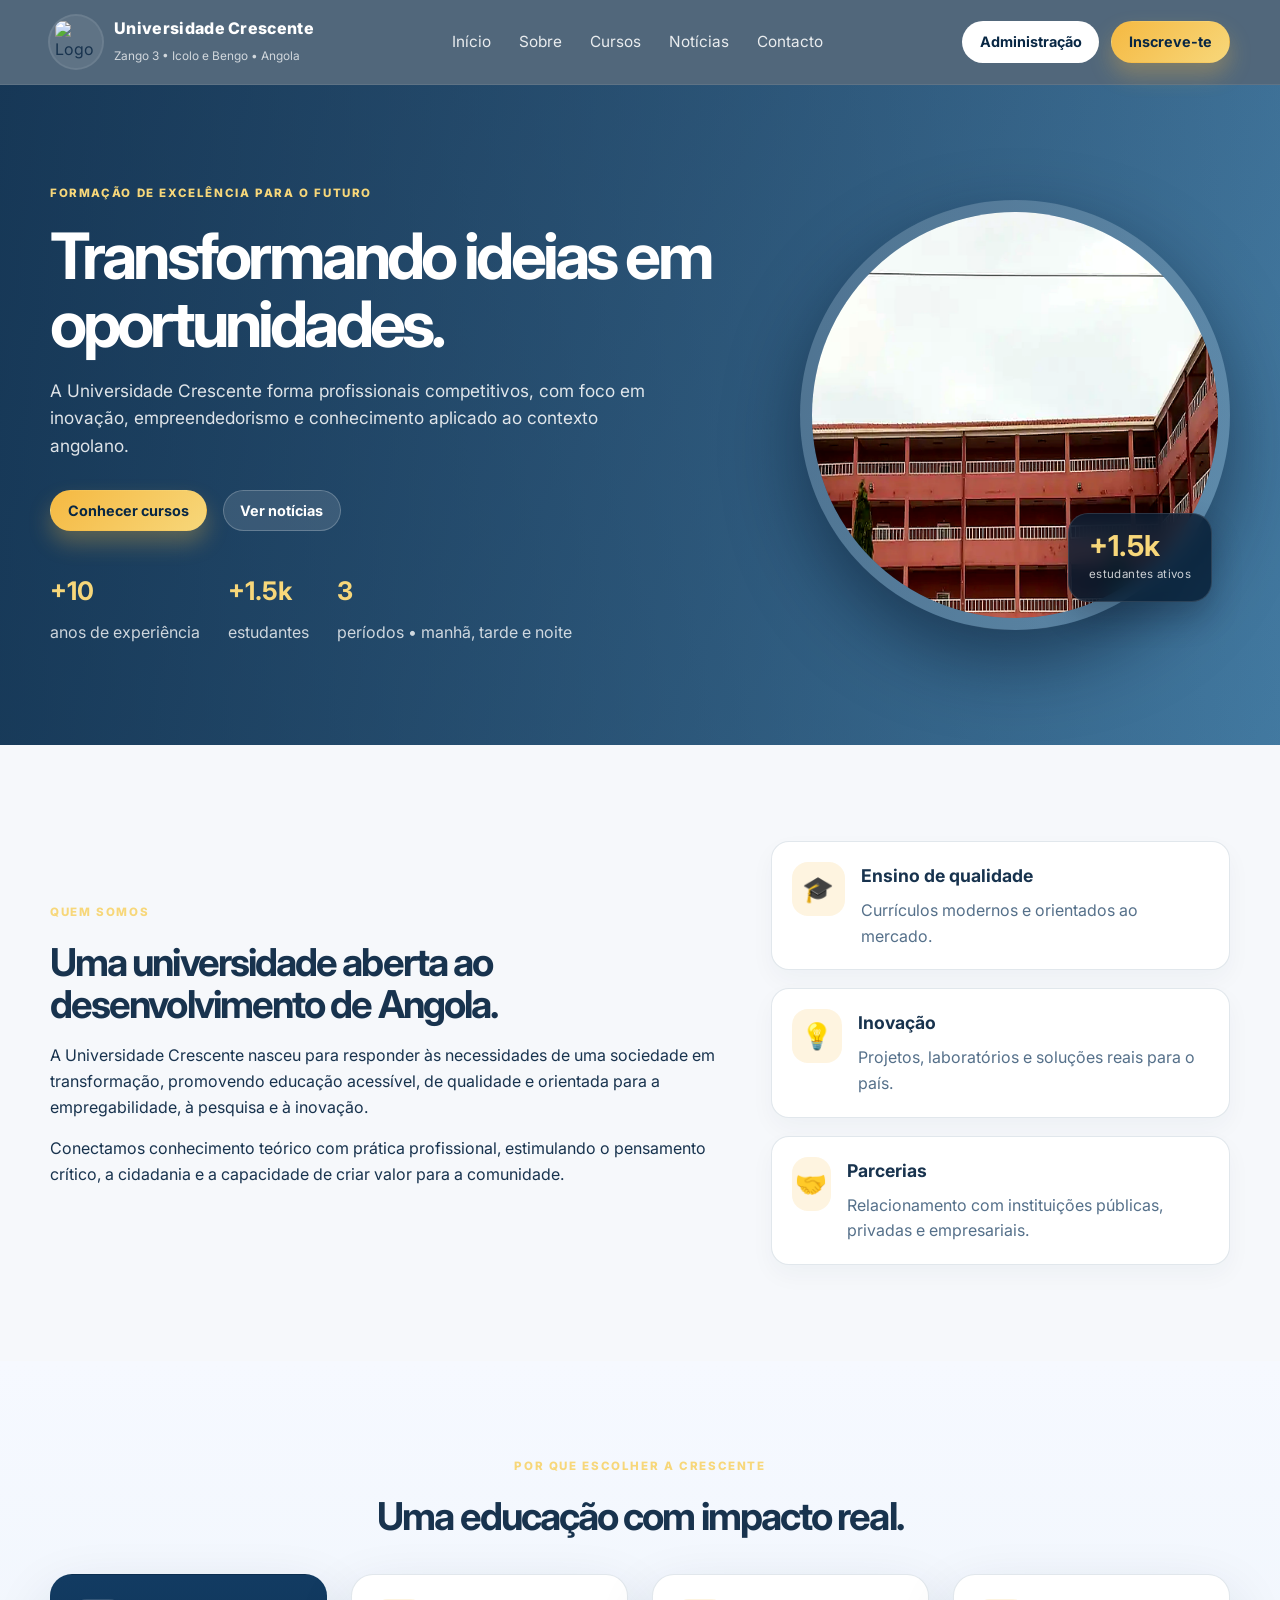
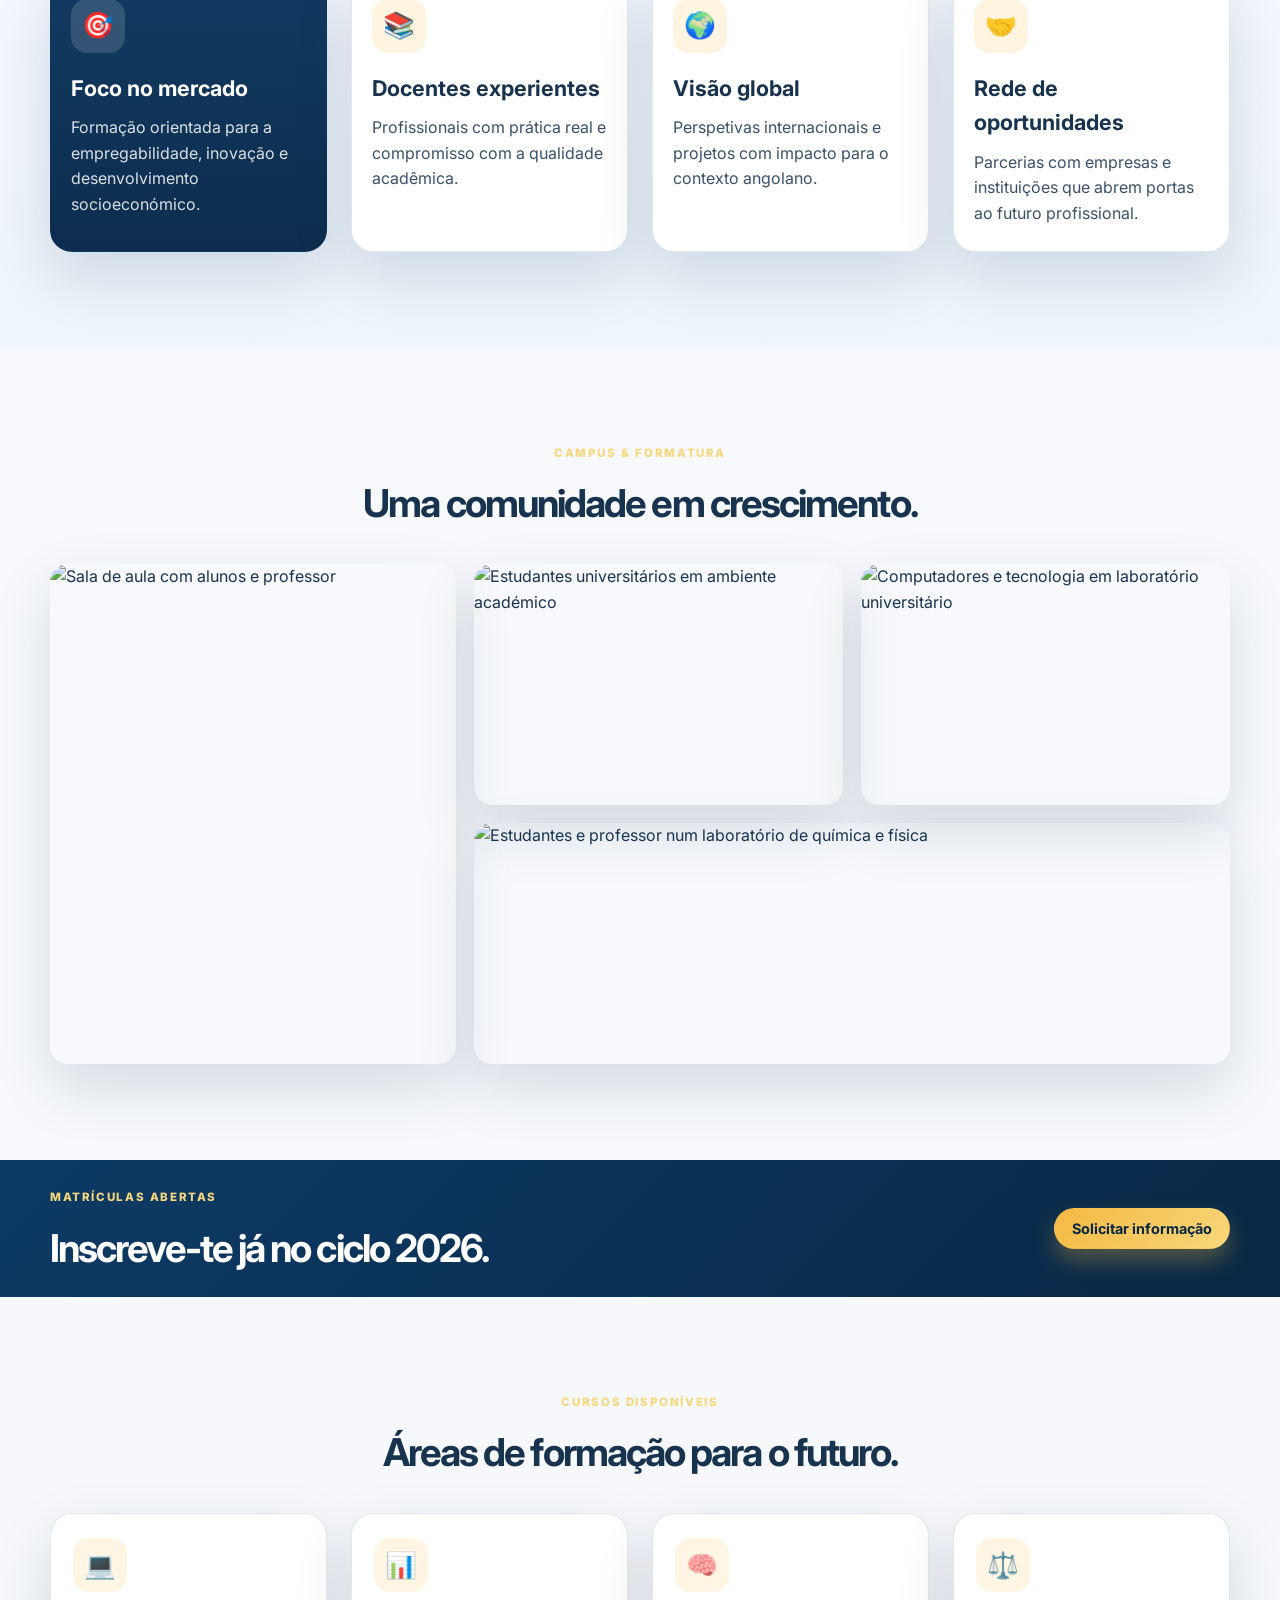
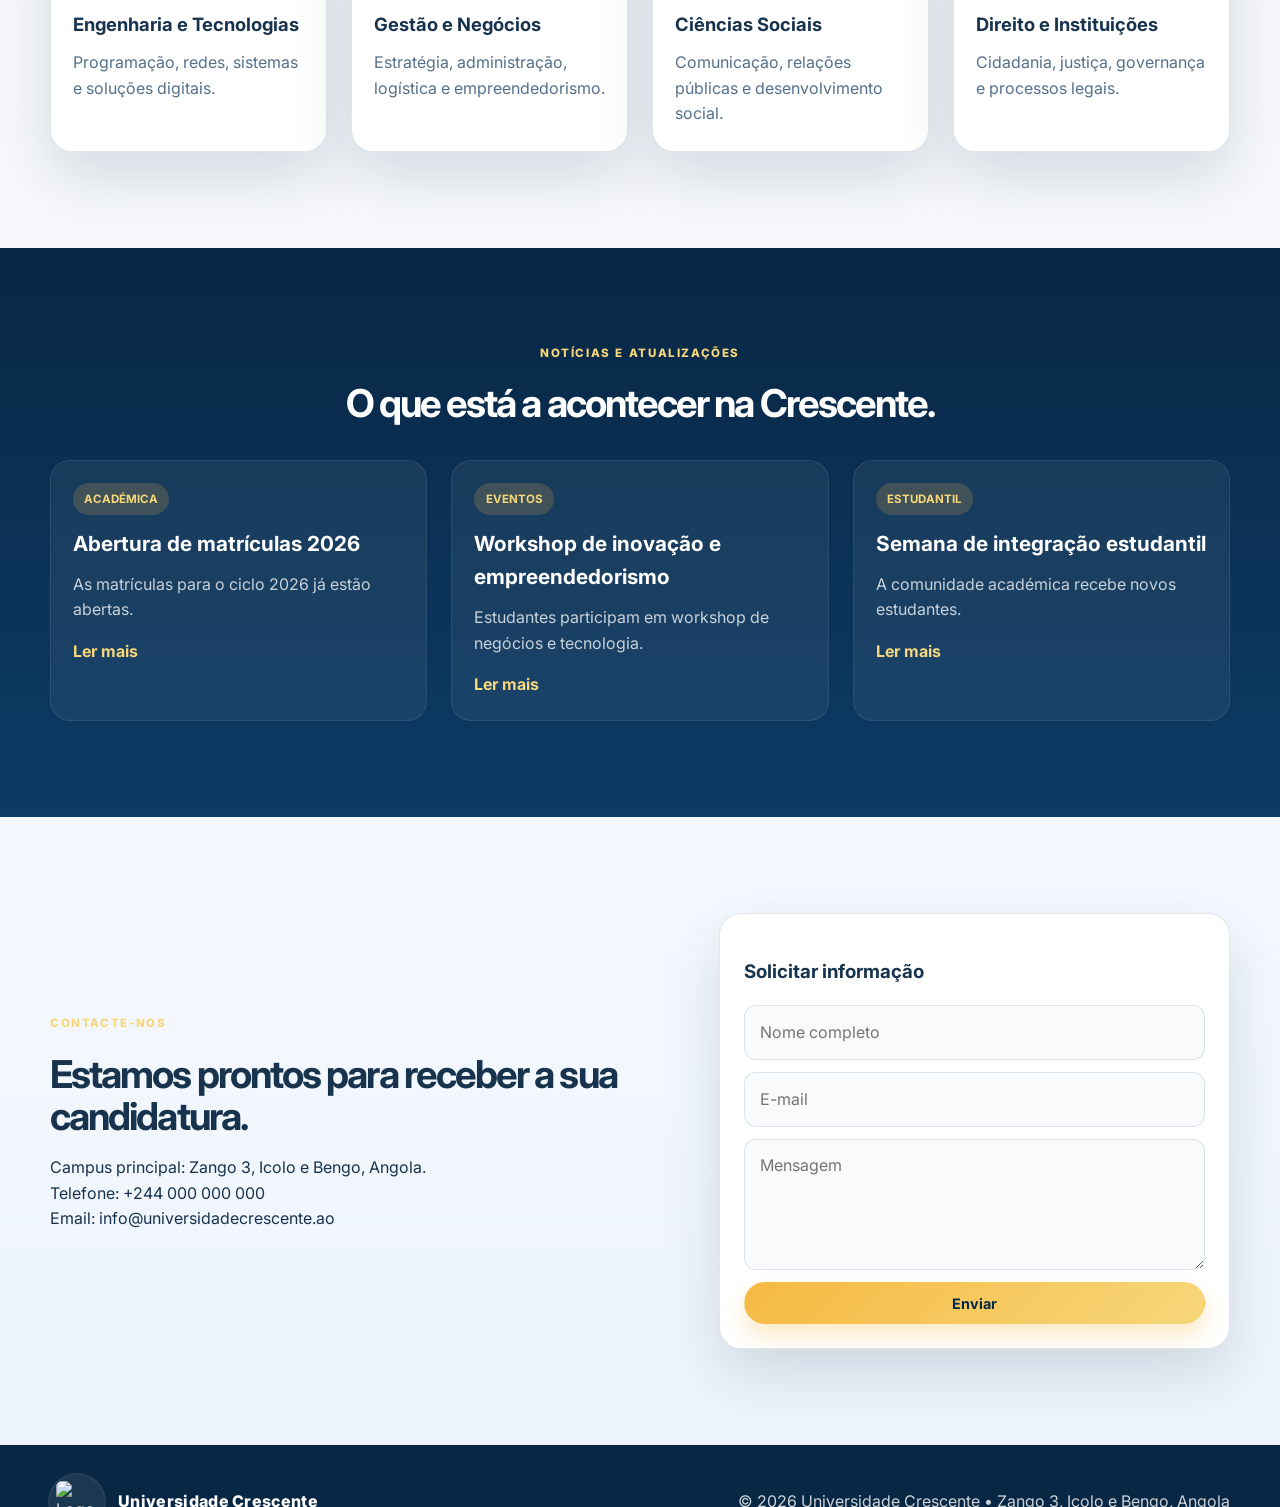
==== index.html @ 2d1d5bb3 "Add GitHub Pages root redirect and project docs" ====
<!DOCTYPE html>
<html lang="pt-PT">
  <head>
    <meta charset="UTF-8" />
    <meta http-equiv="refresh" content="0; url=./Iniversidade%20crescente/index.html" />
    <meta name="viewport" content="width=device-width, initial-scale=1.0" />
    <title>Universidade Crescente</title>
    <meta
      name="description"
      content="Universidade Crescente — educação de qualidade em Zango 3, Icolo e Bengo, Angola."
    />
    <style>
      body {
        margin: 0;
        font-family: Arial, sans-serif;
        background: linear-gradient(135deg, #0f2c4c, #1e5a8a);
        color: #fff;
        display: grid;
        place-items: center;
        min-height: 100vh;
      }
      .box {
        text-align: center;
        padding: 2rem 2.5rem;
        border-radius: 16px;
        background: rgba(255, 255, 255, 0.08);
        border: 1px solid rgba(255, 255, 255, 0.2);
      }
      a {
        color: #ffd36e;
        text-decoration: none;
      }
    </style>
  </head>
  <body>
    <div class="box">
      <h1>Universidade Crescente</h1>
      <p>A redirecionar para a página principal...</p>
      <p><a href="./Iniversidade%20crescente/index.html">Clique aqui se não for redirecionado.</a></p>
    </div>
  </body>
</html>
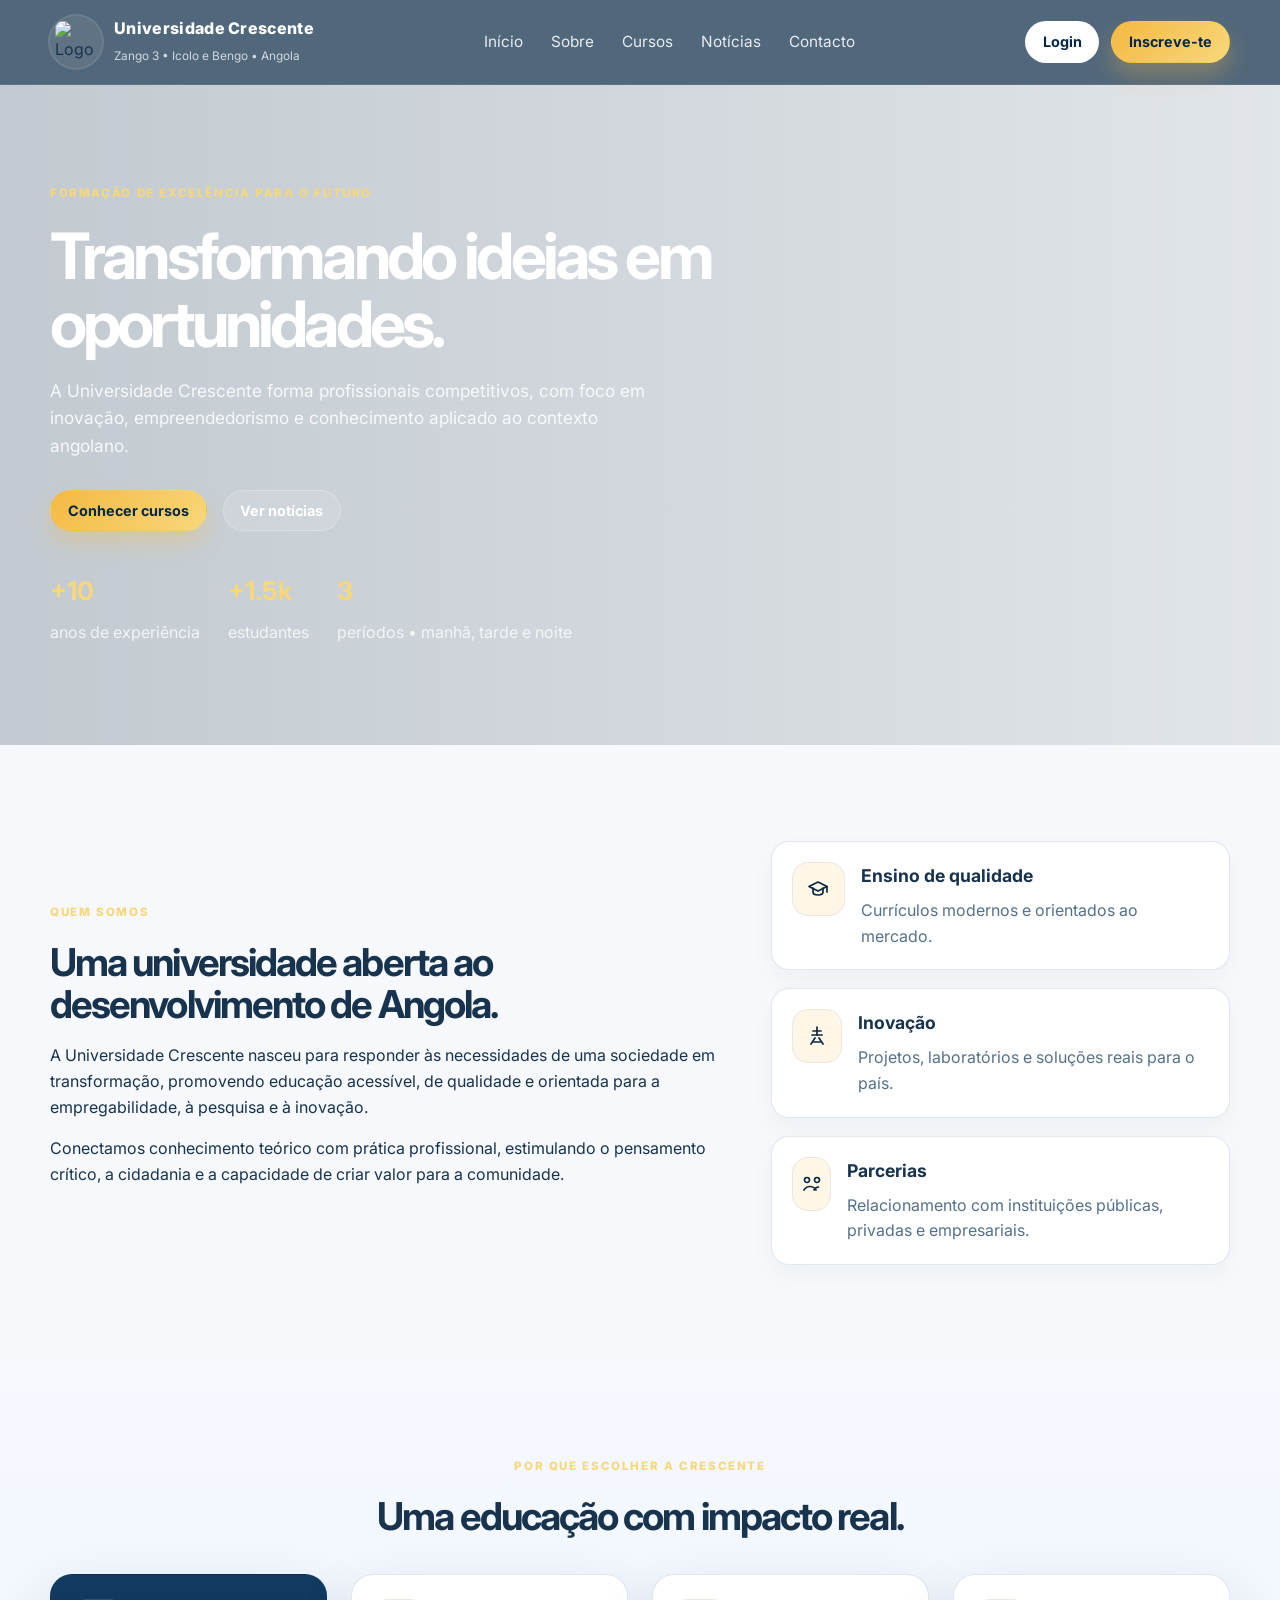
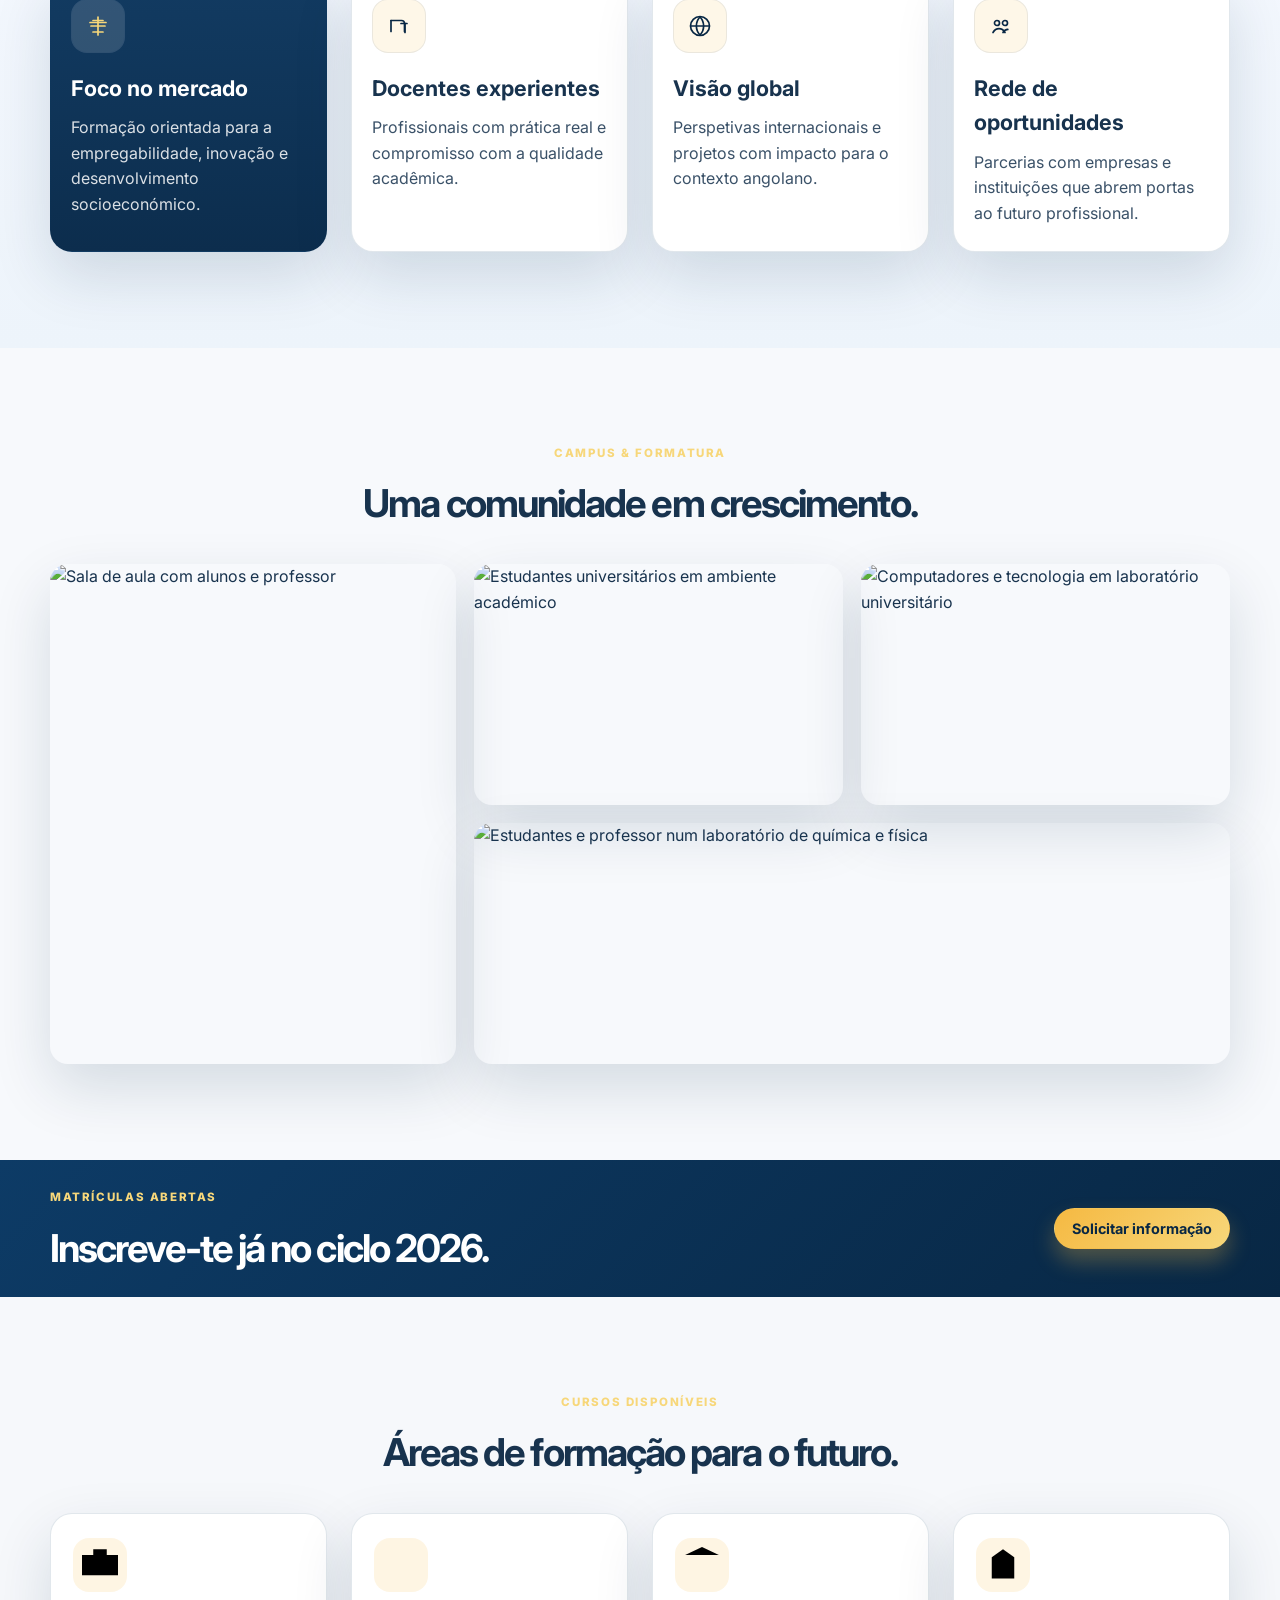
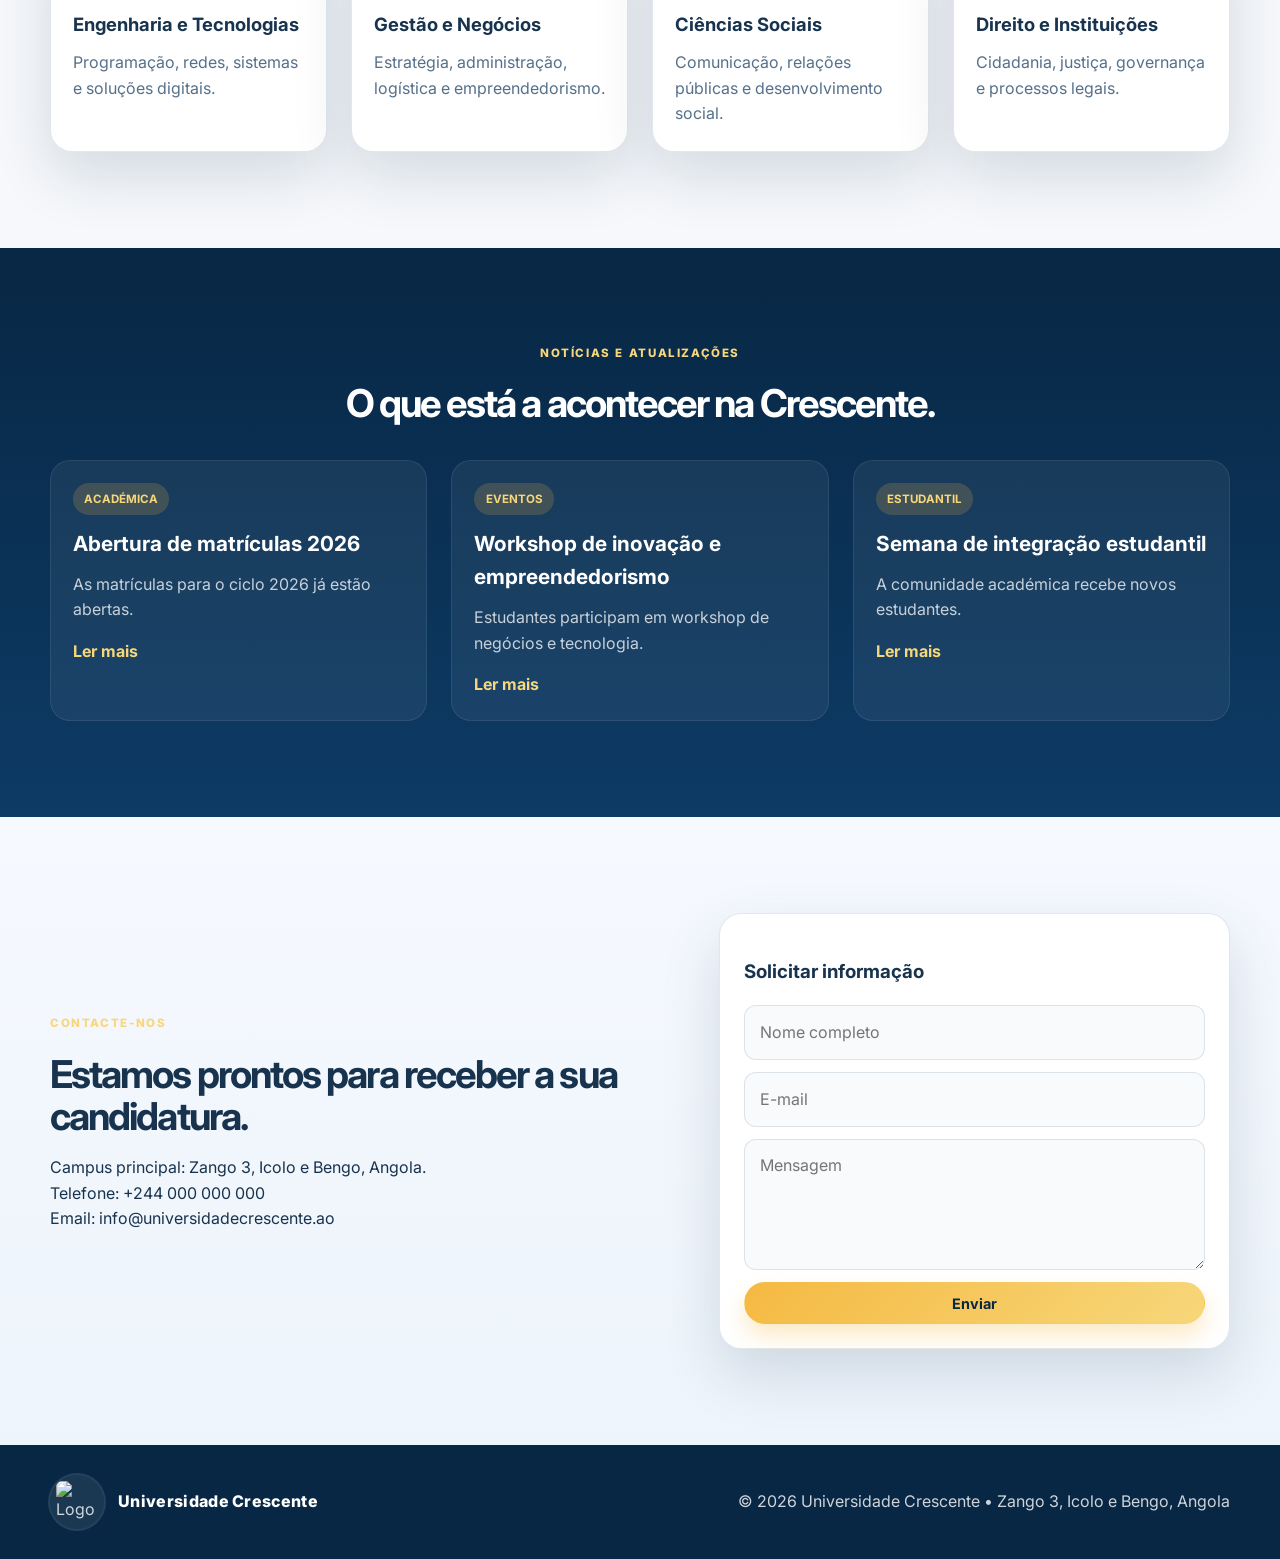
==== commit 3f32b680: "Corrige estrutura de Pages para servir a landing page" ====
--- a/index.html
+++ b/index.html
@@ -2,41 +2,270 @@
 <html lang="pt-PT">
   <head>
     <meta charset="UTF-8" />
-    <meta http-equiv="refresh" content="0; url=./Iniversidade%20crescente/index.html" />
     <meta name="viewport" content="width=device-width, initial-scale=1.0" />
-    <title>Universidade Crescente</title>
+    <title>Universidade Crescente | Zango 3, Icolo e Bengo</title>
     <meta
       name="description"
-      content="Universidade Crescente — educação de qualidade em Zango 3, Icolo e Bengo, Angola."
+      content="Universidade Crescente — formação superior de excelência em Zango 3, Icolo e Bengo, Angola."
     />
-    <style>
-      body {
-        margin: 0;
-        font-family: Arial, sans-serif;
-        background: linear-gradient(135deg, #0f2c4c, #1e5a8a);
-        color: #fff;
-        display: grid;
-        place-items: center;
-        min-height: 100vh;
-      }
-      .box {
-        text-align: center;
-        padding: 2rem 2.5rem;
-        border-radius: 16px;
-        background: rgba(255, 255, 255, 0.08);
-        border: 1px solid rgba(255, 255, 255, 0.2);
-      }
-      a {
-        color: #ffd36e;
-        text-decoration: none;
-      }
-    </style>
+    <link rel="preconnect" href="https://fonts.googleapis.com" />
+    <link rel="preconnect" href="https://fonts.gstatic.com" crossorigin />
+    <link
+      href="https://fonts.googleapis.com/css2?family=Inter:wght@400;500;600;700;800;900&display=swap"
+      rel="stylesheet"
+    />
+    <link rel="stylesheet" href="assets/css/styles.css" />
   </head>
   <body>
-    <div class="box">
-      <h1>Universidade Crescente</h1>
-      <p>A redirecionar para a página principal...</p>
-      <p><a href="./Iniversidade%20crescente/index.html">Clique aqui se não for redirecionado.</a></p>
-    </div>
+    <header class="topbar">
+      <div class="container topbar-inner">
+        <div class="brand-wrap">
+          <img
+            class="brand-logo"
+            src="https://encrypted-tbn0.gstatic.com/images?q=tbn:ANd9GcT2F87Zwjn7TJ3NVE-rUIoHO9vhzON_D3fx4YVmrLPmUOAvu31SydHjOck&s=10"
+            alt="Logo da Universidade Crescente"
+          />
+          <div>
+            <p class="brand-name">Universidade Crescente</p>
+            <span class="brand-sub">Zango 3 • Icolo e Bengo • Angola</span>
+          </div>
+        </div>
+
+        <nav class="nav" aria-label="Menu principal">
+          <a href="#inicio">Início</a>
+          <a href="#sobre">Sobre</a>
+          <a href="#cursos">Cursos</a>
+          <a href="#noticias">Notícias</a>
+          <a href="#contacto">Contacto</a>
+        </nav>
+
+        <div class="nav-actions">
+          <a href="admin.html" id="admin-login-btn" class="btn btn-light">Login</a>
+          <a href="#contacto" class="btn btn-primary">Inscreve-te</a>
+        </div>
+      </div>
+    </header>
+
+    <main>
+      <section id="inicio" class="hero">
+        <div class="hero-overlay"></div>
+        <div class="container hero-grid">
+          <div class="hero-copy">
+            <p class="eyebrow">Formação de excelência para o futuro</p>
+            <h1>Transformando ideias em oportunidades.</h1>
+            <p class="lead">
+              A Universidade Crescente forma profissionais competitivos, com foco em
+              inovação, empreendedorismo e conhecimento aplicado ao contexto angolano.
+            </p>
+            <div class="cta-row">
+              <a href="#cursos" class="btn btn-primary">Conhecer cursos</a>
+              <a href="#noticias" class="btn btn-secondary">Ver notícias</a>
+            </div>
+            <ul class="hero-stats">
+              <li><strong>+10</strong><span>anos de experiência</span></li>
+              <li><strong>+1.5k</strong><span>estudantes</span></li>
+              <li><strong>3</strong><span>períodos • manhã, tarde e noite</span></li>
+            </ul>
+          </div>
+
+          <div class="hero-visual" aria-label="Estudantes universitários diversos">
+            <div class="hero-portrait-wrap">
+              <img
+                class="hero-portrait"
+                src="https://thumbs.dreamstime.com/z/estudantes-negros-abra%C3%A7ando-e-celebrando-o-ensino-superior-conquista-no-campus-universit%C3%A1rio-sucesso-africano-mulher-africana-267049088.jpg"
+                alt="Estudantes africanos celebrando a conquista no campus universitário"
+                style="object-position: center center;"
+              />
+            </div>
+            <div class="hero-badge">
+              <strong>+1.5k</strong>
+              <span>estudantes ativos</span>
+            </div>
+          </div>
+        </div>
+      </section>
+
+      <section id="sobre" class="section section-light">
+        <div class="container two-col">
+          <div>
+            <p class="section-kicker">Quem somos</p>
+            <h2>Uma universidade aberta ao desenvolvimento de Angola.</h2>
+            <p>
+              A Universidade Crescente nasceu para responder às necessidades de uma
+              sociedade em transformação, promovendo educação acessível, de qualidade e
+              orientada para a empregabilidade, à pesquisa e à inovação.
+            </p>
+            <p>
+              Conectamos conhecimento teórico com prática profissional, estimulando o
+              pensamento crítico, a cidadania e a capacidade de criar valor para a
+              comunidade.
+            </p>
+          </div>
+
+          <div class="feature-panel">
+            <div class="feature-item">
+              <div class="icon">
+                <svg viewBox="0 0 24 24" aria-hidden="true"><path d="M3 9.5 12 5l9 4.5-9 4.5L3 9.5Z"/><path d="M7 11v4c0 1.7 2.2 3 5 3s5-1.3 5-3v-4"/><path d="M21 9.5V15"/></svg>
+              </div>
+              <div>
+                <h4>Ensino de qualidade</h4>
+                <p>Currículos modernos e orientados ao mercado.</p>
+              </div>
+            </div>
+            <div class="feature-item">
+              <div class="icon">
+                <svg viewBox="0 0 24 24" aria-hidden="true"><path d="M9 18h6"/><path d="M10 14 6 20"/><path d="M14 14l4 6"/><path d="M12 3v8"/><path d="M8 7h8"/><path d="M7 11h10"/></svg>
+              </div>
+              <div>
+                <h4>Inovação</h4>
+                <p>Projetos, laboratórios e soluções reais para o país.</p>
+              </div>
+            </div>
+            <div class="feature-item">
+              <div class="icon">
+                <svg viewBox="0 0 24 24" aria-hidden="true"><path d="M7 10.5a2.5 2.5 0 1 1 0-5 2.5 2.5 0 0 1 0 5Z"/><path d="M17 10.5a2.5 2.5 0 1 1 0-5 2.5 2.5 0 0 1 0 5Z"/><path d="M4 18c1.5-2.5 3.8-3.5 6-3.5s4.5 1 6 3.5"/><path d="M14 18c1.2-2 2.8-3 4.5-3"/></svg>
+              </div>
+              <div>
+                <h4>Parcerias</h4>
+                <p>Relacionamento com instituições públicas, privadas e empresariais.</p>
+              </div>
+            </div>
+          </div>
+        </div>
+      </section>
+
+      <section class="section section-contrast">
+        <div class="container">
+          <div class="section-heading center-heading">
+            <p class="section-kicker">Por que escolher a Crescente</p>
+            <h2>Uma educação com impacto real.</h2>
+          </div>
+
+          <div class="differentials-grid">
+            <article class="differential-card accent">
+              <span class="big-icon">
+                <svg viewBox="0 0 24 24" aria-hidden="true"><path d="M12 3v18"/><path d="M4 8.5h16"/><path d="M7 6.5h10"/><path d="M7 18h10"/><path d="M5 12h14"/></svg>
+              </span>
+              <h3>Foco no mercado</h3>
+              <p>Formação orientada para a empregabilidade, inovação e desenvolvimento socioeconómico.</p>
+            </article>
+            <article class="differential-card">
+              <span class="big-icon">
+                <svg viewBox="0 0 24 24" aria-hidden="true"><path d="M4 6.5h10.5a3 3 0 0 1 3 3v8"/><path d="M4 6.5v11"/><path d="M14 9.5h6"/><path d="M18 9.5v9"/></svg>
+              </span>
+              <h3>Docentes experientes</h3>
+              <p>Profissionais com prática real e compromisso com a qualidade acadêmica.</p>
+            </article>
+            <article class="differential-card">
+              <span class="big-icon">
+                <svg viewBox="0 0 24 24" aria-hidden="true"><path d="M12 2.5a9.5 9.5 0 0 1 9.5 9.5c0 5.2-4.3 9.5-9.5 9.5S2.5 17.2 2.5 12A9.5 9.5 0 0 1 12 2.5Z"/><path d="M3 12h18"/><path d="M12 3a13 13 0 0 1 0 18"/><path d="M12 3a13 13 0 0 0 0 18"/></svg>
+              </span>
+              <h3>Visão global</h3>
+              <p>Perspetivas internacionais e projetos com impacto para o contexto angolano.</p>
+            </article>
+            <article class="differential-card">
+              <span class="big-icon">
+                <svg viewBox="0 0 24 24" aria-hidden="true"><path d="M8 11.5a2.5 2.5 0 1 1 0-5 2.5 2.5 0 0 1 0 5Z"/><path d="M16 11.5a2.5 2.5 0 1 1 0-5 2.5 2.5 0 0 1 0 5Z"/><path d="M4 18.5c1.5-2.5 3.7-3.8 6-3.8s4.5 1.3 6 3.8"/><path d="M14 18.5c1.1-2 2.8-3.1 4.8-3.1"/></svg>
+              </span>
+              <h3>Rede de oportunidades</h3>
+              <p>Parcerias com empresas e instituições que abrem portas ao futuro profissional.</p>
+            </article>
+          </div>
+        </div>
+      </section>
+
+      <section class="section gallery-section">
+        <div class="container">
+          <div class="section-heading center-heading">
+            <p class="section-kicker">Campus & formatura</p>
+            <h2>Uma comunidade em crescimento.</h2>
+          </div>
+
+          <div class="gallery-grid">
+            <div class="gallery-item tall">
+              <img src="https://images.unsplash.com/photo-1522202176988-66273c2fd55f?auto=format&fit=crop&w=900&q=80" alt="Sala de aula com alunos e professor" style="object-position: center center;" />
+            </div>
+            <div class="gallery-item">
+              <img src="https://images.unsplash.com/photo-1522202176988-66273c2fd55f?auto=format&fit=crop&w=900&q=80" alt="Estudantes universitários em ambiente académico" style="object-position: center center;" />
+            </div>
+            <div class="gallery-item">
+              <img src="https://images.unsplash.com/photo-1516321318423-f06f85e504b3?auto=format&fit=crop&w=900&q=80" alt="Computadores e tecnologia em laboratório universitário" style="object-position: center center;" />
+            </div>
+            <div class="gallery-item wide">
+              <img src="https://images.unsplash.com/photo-1531482615713-2afd69097998?auto=format&fit=crop&w=1200&q=80" alt="Estudantes e professor num laboratório de química e física" style="object-position: center center;" />
+            </div>
+          </div>
+        </div>
+      </section>
+
+      <section class="section admission-banner">
+        <div class="container admission-inner">
+          <div>
+            <p class="section-kicker">Matrículas abertas</p>
+            <h2>Inscreve-te já no ciclo 2026.</h2>
+          </div>
+          <a href="#contacto" class="btn btn-primary">Solicitar informação</a>
+        </div>
+      </section>
+
+      <section id="cursos" class="section section-light">
+        <div class="container">
+          <div class="section-heading center-heading">
+            <p class="section-kicker">Cursos disponíveis</p>
+            <h2>Áreas de formação para o futuro.</h2>
+          </div>
+          <div id="courses-grid" class="courses-grid"></div>
+        </div>
+      </section>
+
+      <section id="noticias" class="section section-dark">
+        <div class="container">
+          <div class="section-heading center-heading">
+            <p class="section-kicker">Notícias e atualizações</p>
+            <h2>O que está a acontecer na Crescente.</h2>
+          </div>
+          <div id="news-list" class="news-list"></div>
+        </div>
+      </section>
+
+      <section id="contacto" class="section section-contrast">
+        <div class="container contact-grid">
+          <div>
+            <p class="section-kicker">Contacte-nos</p>
+            <h2>Estamos prontos para receber a sua candidatura.</h2>
+            <p>
+              Campus principal: Zango 3, Icolo e Bengo, Angola.<br />
+              Telefone: +244 000 000 000<br />
+              Email: info@universidadecrescente.ao
+            </p>
+          </div>
+          <div class="contact-card">
+            <h3>Solicitar informação</h3>
+            <form class="contact-form">
+              <input type="text" placeholder="Nome completo" />
+              <input type="email" placeholder="E-mail" />
+              <textarea rows="4" placeholder="Mensagem"></textarea>
+              <button type="button" class="btn btn-primary">Enviar</button>
+            </form>
+          </div>
+        </div>
+      </section>
+    </main>
+
+    <footer class="site-footer">
+      <div class="container footer-inner">
+        <div class="footer-brand">
+          <img
+            class="brand-logo footer-logo-img"
+            src="https://encrypted-tbn0.gstatic.com/images?q=tbn:ANd9GcT2F87Zwjn7TJ3NVE-rUIoHO9vhzON_D3fx4YVmrLPmUOAvu31SydHjOck&s=10"
+            alt="Logo da Universidade Crescente"
+          />
+          <p class="brand-name footer-logo">Universidade Crescente</p>
+        </div>
+        <p>© 2026 Universidade Crescente • Zango 3, Icolo e Bengo, Angola</p>
+      </div>
+    </footer>
+
+    <script src="assets/js/main.js"></script>
   </body>
 </html>
--- a/assets/css/styles.css
+++ b/assets/css/styles.css
@@ -0,0 +1,840 @@
+:root {
+  --navy: #0d3b66;
+  --navy-dark: #082744;
+  --gold: #f5b942;
+  --gold-soft: #f7d77a;
+  --white: #ffffff;
+  --cream: #f6f8fb;
+  --text: #18334e;
+  --muted: #55708a;
+  --line: rgba(13, 59, 102, 0.12);
+  --radius: 22px;
+  --shadow: 0 24px 60px rgba(8, 39, 68, 0.14);
+}
+
+* { box-sizing: border-box; }
+
+html {
+  scroll-behavior: smooth;
+}
+
+body {
+  margin: 0;
+  font-family: 'Inter', sans-serif;
+  background: var(--white);
+  color: var(--text);
+  line-height: 1.6;
+}
+
+img {
+  max-width: 100%;
+  display: block;
+}
+
+a {
+  text-decoration: none;
+}
+
+button, input, textarea, select {
+  font: inherit;
+}
+
+.container {
+  width: min(1180px, calc(100% - 32px));
+  margin: 0 auto;
+}
+
+.topbar {
+  position: sticky;
+  top: 0;
+  z-index: 20;
+  background: rgba(8, 39, 68, 0.7);
+  border-bottom: 1px solid rgba(255, 255, 255, 0.08);
+  backdrop-filter: blur(12px);
+}
+
+.topbar-inner {
+  display: flex;
+  align-items: center;
+  justify-content: space-between;
+  min-height: 84px;
+  gap: 20px;
+}
+
+.brand-wrap {
+  display: flex;
+  align-items: center;
+  gap: 12px;
+}
+
+.brand-logo {
+  width: 52px;
+  height: 52px;
+  object-fit: cover;
+  border-radius: 50%;
+  background: rgba(255,255,255,0.08);
+  padding: 5px;
+  display: block;
+  overflow: hidden;
+  box-shadow: 0 0 0 2px rgba(255,255,255,0.15);
+}
+
+.brand-name {
+  margin: 0;
+  font-size: 1rem;
+  color: var(--white);
+  font-weight: 800;
+  letter-spacing: 0.02em;
+}
+
+.brand-sub {
+  color: rgba(255, 255, 255, 0.74);
+  font-size: 0.74rem;
+}
+
+.nav {
+  display: flex;
+  align-items: center;
+  gap: 28px;
+}
+
+.nav a {
+  color: rgba(255, 255, 255, 0.88);
+  font-size: 0.96rem;
+  transition: opacity 0.2s ease;
+}
+
+.nav a:hover {
+  opacity: 0.8;
+}
+
+.nav-actions {
+  display: flex;
+  align-items: center;
+  gap: 12px;
+}
+
+.btn {
+  display: inline-flex;
+  align-items: center;
+  justify-content: center;
+  padding: 0.7rem 1.05rem;
+  border-radius: 999px;
+  font-weight: 700;
+  border: 1px solid transparent;
+  transition: transform 0.2s ease, box-shadow 0.2s ease;
+  cursor: pointer;
+  font-size: 0.9rem;
+  line-height: 1.2;
+}
+
+.btn:hover {
+  transform: translateY(-1px);
+}
+
+.btn-primary {
+  background: linear-gradient(135deg, var(--gold) 0%, var(--gold-soft) 100%);
+  color: var(--navy-dark);
+  box-shadow: 0 12px 22px rgba(245, 185, 66, 0.3);
+}
+
+.btn-secondary {
+  background: rgba(255, 255, 255, 0.12);
+  border-color: rgba(255, 255, 255, 0.22);
+  color: var(--white);
+}
+
+.btn-light {
+  background: var(--white);
+  color: var(--navy-dark);
+}
+
+.hero {
+  position: relative;
+  min-height: 660px;
+  display: flex;
+  align-items: center;
+  overflow: hidden;
+}
+
+.hero::before {
+  content: "";
+  position: absolute;
+  inset: 0;
+  background: url('../image/imagcres.webp') center/cover no-repeat;
+  opacity: 1;
+  filter: saturate(1.2) contrast(1.1) brightness(1.12);
+}
+
+.hero::after {
+  content: "";
+  position: absolute;
+  inset: 0;
+  background: linear-gradient(90deg, rgba(8, 39, 68, 0.20), rgba(8, 39, 68, 0.10));
+}
+
+.hero-overlay {
+  position: absolute;
+  inset: 0;
+  background: linear-gradient(90deg, rgba(8, 39, 68, 0.06), rgba(8, 39, 68, 0.02));
+  pointer-events: none;
+  z-index: 1;
+}
+
+.hero-grid {
+  position: relative;
+  z-index: 2;
+  display: grid;
+  grid-template-columns: 1.3fr 0.7fr;
+  gap: 48px;
+  align-items: center;
+  padding: 80px 0;
+}
+
+.hero-copy {
+  color: var(--white);
+}
+
+.eyebrow,
+.section-kicker {
+  margin: 0 0 20px;
+  text-transform: uppercase;
+  letter-spacing: 0.14em;
+  font-size: 0.72rem;
+  font-weight: 800;
+  color: var(--gold-soft);
+}
+
+.hero-copy h1 {
+  margin: 0;
+  font-size: clamp(2.6rem, 5vw, 5rem);
+  line-height: 1.05;
+  letter-spacing: -0.06em;
+}
+
+.lead {
+  margin: 20px 0 0;
+  max-width: 620px;
+  color: rgba(255, 255, 255, 0.86);
+  font-size: 1.08rem;
+}
+
+.cta-row {
+  display: flex;
+  gap: 16px;
+  flex-wrap: wrap;
+  margin-top: 30px;
+}
+
+.hero-stats {
+  list-style: none;
+  padding: 0;
+  margin: 40px 0 0;
+  display: flex;
+  flex-wrap: wrap;
+  gap: 28px;
+}
+
+.hero-stats li {
+  display: flex;
+  flex-direction: column;
+  gap: 8px;
+}
+
+.hero-stats strong {
+  font-size: clamp(1.4rem, 2vw, 2rem);
+  color: var(--gold-soft);
+}
+
+.hero-stats span {
+  color: rgba(255, 255, 255, 0.78);
+}
+
+.hero-visual {
+  position: relative;
+  display: none;
+  justify-content: center;
+  align-items: center;
+  min-height: 420px;
+}
+
+.hero-portrait-wrap {
+  width: min(430px, 78vw);
+  aspect-ratio: 1;
+  border-radius: 50%;
+  overflow: hidden;
+  border: 12px solid rgba(255, 255, 255, 0.16);
+  box-shadow: 0 30px 70px rgba(5, 22, 41, 0.5);
+}
+
+.hero-portrait {
+  width: 100%;
+  height: 100%;
+  object-fit: cover;
+  display: block;
+  filter: saturate(1.08) contrast(1.05);
+}
+
+.hero-badge {
+  position: absolute;
+  right: 18px;
+  bottom: 28px;
+  display: flex;
+  flex-direction: column;
+  gap: 4px;
+  padding: 18px 20px;
+  border-radius: 20px;
+  background: rgba(6, 28, 50, 0.8);
+  border: 1px solid rgba(255, 255, 255, 0.12);
+  backdrop-filter: blur(10px);
+  box-shadow: 0 16px 30px rgba(9, 18, 35, 0.24);
+  color: var(--white);
+}
+
+.hero-badge strong {
+  font-size: 1.8rem;
+  line-height: 1;
+  color: var(--gold-soft);
+}
+
+.hero-badge span {
+  font-size: 0.72rem;
+  color: rgba(255, 255, 255, 0.78);
+  letter-spacing: 0.03em;
+}
+
+.section {
+  padding: 96px 0;
+}
+
+.section-light {
+  background: var(--cream);
+}
+
+.section-dark {
+  background: linear-gradient(180deg, var(--navy-dark) 0%, var(--navy) 100%);
+  color: var(--white);
+}
+
+.section-contrast {
+  background: linear-gradient(180deg, #f6f9ff 0%, #edf4fb 100%);
+}
+
+.center-heading {
+  text-align: center;
+  max-width: 700px;
+  margin-left: auto;
+  margin-right: auto;
+}
+
+.two-col {
+  display: grid;
+  grid-template-columns: 1.2fr 0.8fr;
+  gap: 32px;
+  align-items: center;
+}
+
+.two-col h2,
+.section-heading h2,
+.admission-banner h2,
+.contact-grid h2 {
+  margin: 0 0 18px;
+  font-size: clamp(2rem, 3vw, 3rem);
+  line-height: 1.1;
+  letter-spacing: -0.05em;
+}
+
+.feature-panel {
+  display: grid;
+  gap: 18px;
+}
+
+.feature-item {
+  display: flex;
+  align-items: flex-start;
+  gap: 16px;
+  background: var(--white);
+  border: 1px solid var(--line);
+  border-radius: 18px;
+  padding: 20px;
+  box-shadow: 0 10px 25px rgba(8, 39, 68, 0.04);
+}
+
+.icon,
+.big-icon {
+  width: 54px;
+  height: 54px;
+  display: grid;
+  place-items: center;
+  border-radius: 16px;
+  background: rgba(245, 185, 66, 0.12);
+  color: var(--navy-dark);
+  font-size: 1.6rem;
+  border: 1px solid rgba(13, 59, 102, 0.08);
+}
+
+.icon svg,
+.big-icon svg {
+  width: 24px;
+  height: 24px;
+  stroke: currentColor;
+  fill: none;
+  stroke-width: 1.7;
+  stroke-linecap: round;
+  stroke-linejoin: round;
+}
+
+.feature-item h4 {
+  margin: 0 0 8px;
+  font-size: 1.1rem;
+}
+
+.feature-item p {
+  margin: 0;
+  color: var(--muted);
+}
+
+.differentials-grid {
+  display: grid;
+  grid-template-columns: repeat(4, minmax(0, 1fr));
+  gap: 24px;
+  margin-top: 36px;
+}
+
+.differential-card {
+  background: var(--white);
+  border-radius: var(--radius);
+  border: 1px solid var(--line);
+  box-shadow: var(--shadow);
+  padding: 24px 20px;
+}
+
+.differential-card.accent {
+  background: linear-gradient(180deg, #123b62 0%, #0c2d4d 100%);
+  color: var(--white);
+}
+
+.differential-card.accent .big-icon {
+  background: rgba(255,255,255,0.14);
+  color: var(--gold-soft);
+}
+
+.differential-card h3 {
+  margin: 18px 0 10px;
+  font-size: 1.35rem;
+}
+
+.differential-card p {
+  margin: 0;
+  color: inherit;
+  opacity: 0.85;
+}
+
+.gallery-section {
+  background: #f7f9fc;
+}
+
+.gallery-grid {
+  display: grid;
+  grid-template-columns: 1.1fr 1fr 1fr;
+  gap: 18px;
+  margin-top: 40px;
+}
+
+.gallery-item {
+  overflow: hidden;
+  border-radius: 18px;
+  min-height: 240px;
+  box-shadow: var(--shadow);
+}
+
+.gallery-item.tall {
+  grid-row: span 2;
+  min-height: 500px;
+}
+
+.gallery-item.wide {
+  grid-column: span 2;
+}
+
+.gallery-item img {
+  width: 100%;
+  height: 100%;
+  object-fit: cover;
+  display: block;
+  object-position: center center;
+}
+
+.admission-banner {
+  background: linear-gradient(135deg, var(--navy) 0%, var(--navy-dark) 100%);
+  padding: 28px 0;
+}
+
+.admission-inner {
+  display: flex;
+  align-items: center;
+  justify-content: space-between;
+  gap: 20px;
+}
+
+.admission-banner h2 {
+  margin: 0;
+  color: var(--white);
+}
+
+.courses-grid {
+  display: grid;
+  grid-template-columns: repeat(4, minmax(0, 1fr));
+  gap: 24px;
+  margin-top: 40px;
+}
+
+.course-card {
+  background: var(--white);
+  border: 1px solid var(--line);
+  border-radius: 22px;
+  box-shadow: var(--shadow);
+  padding: 24px 22px;
+}
+
+.course-icon {
+  width: 54px;
+  height: 54px;
+  display: grid;
+  place-items: center;
+  border-radius: 16px;
+  background: rgba(245, 185, 66, 0.15);
+  font-size: 1.6rem;
+}
+
+.course-card h3 {
+  margin: 18px 0 10px;
+  font-size: 1.15rem;
+}
+
+.course-card p {
+  margin: 0;
+  color: var(--muted);
+}
+
+.news-list {
+  display: grid;
+  grid-template-columns: repeat(3, minmax(0, 1fr));
+  gap: 24px;
+  margin-top: 36px;
+}
+
+.news-card {
+  background: rgba(255,255,255,0.06);
+  border: 1px solid rgba(255,255,255,0.08);
+  border-radius: 20px;
+  padding: 22px;
+}
+
+.news-card span {
+  display: inline-flex;
+  margin-bottom: 12px;
+  padding: 0.4rem 0.7rem;
+  border-radius: 999px;
+  background: rgba(245, 185, 66, 0.18);
+  color: var(--gold-soft);
+  font-size: 0.72rem;
+  font-weight: 700;
+  text-transform: uppercase;
+}
+
+.news-card h3 {
+  margin: 0 0 12px;
+  font-size: 1.3rem;
+}
+
+.news-card p {
+  margin: 0 0 16px;
+  color: rgba(255,255,255,0.76);
+}
+
+.news-card a {
+  color: var(--gold-soft);
+  font-weight: 700;
+}
+
+.contact-grid {
+  display: grid;
+  grid-template-columns: 1fr 0.8fr;
+  gap: 30px;
+  align-items: center;
+}
+
+.contact-card {
+  background: var(--white);
+  border: 1px solid var(--line);
+  border-radius: 22px;
+  box-shadow: var(--shadow);
+  padding: 24px;
+}
+
+.contact-form {
+  display: grid;
+  gap: 12px;
+}
+
+.contact-form input,
+.contact-form textarea,
+.field input,
+.field textarea,
+.field select {
+  width: 100%;
+  border: 1px solid var(--line);
+  border-radius: 12px;
+  background: #f8fafc;
+  padding: 0.85rem 0.95rem;
+  color: var(--text);
+}
+
+.site-footer {
+  background: var(--navy-dark);
+  color: rgba(255, 255, 255, 0.8);
+  padding: 28px 0;
+}
+
+.footer-inner {
+  display: flex;
+  justify-content: space-between;
+  gap: 24px;
+  flex-wrap: wrap;
+  align-items: center;
+}
+
+.footer-brand {
+  display: flex;
+  align-items: center;
+  gap: 14px;
+}
+
+.footer-logo-img {
+  width: 54px;
+  height: 54px;
+  border-radius: 50%;
+  padding: 6px;
+  object-fit: cover;
+  display: block;
+  overflow: hidden;
+  box-shadow: 0 0 0 2px rgba(255,255,255,0.12);
+}
+
+.footer-logo {
+  color: var(--white);
+}
+
+.admin-page {
+  background: #f3f6f9;
+}
+
+.admin-header {
+  background: var(--navy-dark);
+  padding: 18px 0;
+}
+
+.admin-topbar {
+  display: flex;
+  justify-content: space-between;
+  align-items: center;
+  gap: 20px;
+}
+
+.admin-shell {
+  display: grid;
+  grid-template-columns: 240px 1fr;
+  gap: 28px;
+  padding-top: 28px;
+  padding-bottom: 60px;
+}
+
+.admin-sidebar {
+  background: var(--white);
+  border: 1px solid var(--line);
+  border-radius: 20px;
+  padding: 20px;
+  box-shadow: var(--shadow);
+  height: fit-content;
+}
+
+.admin-sidebar h3 {
+  margin-top: 0;
+  margin-bottom: 16px;
+}
+
+.admin-sidebar ul {
+  list-style: none;
+  padding: 0;
+  margin: 0;
+  display: grid;
+  gap: 10px;
+  color: var(--muted);
+}
+
+.admin-content {
+  display: grid;
+  gap: 24px;
+}
+
+.panel {
+  background: var(--white);
+  border: 1px solid var(--line);
+  border-radius: 20px;
+  box-shadow: var(--shadow);
+  padding: 24px;
+}
+
+.panel h2,
+.social-head h3 {
+  margin-top: 0;
+}
+
+.admin-form {
+  display: grid;
+  gap: 18px;
+}
+
+.field-row {
+  display: grid;
+  grid-template-columns: repeat(2, minmax(0, 1fr));
+  gap: 16px;
+}
+
+.field {
+  display: grid;
+  gap: 8px;
+}
+
+.field label {
+  font-weight: 700;
+  color: var(--text);
+}
+
+.social-toggle {
+  display: flex;
+  flex-wrap: wrap;
+  gap: 18px;
+  color: var(--muted);
+}
+
+.button-row {
+  display: flex;
+  gap: 12px;
+  flex-wrap: wrap;
+}
+
+.course-manager-list {
+  margin-top: 20px;
+  display: grid;
+  gap: 14px;
+}
+
+.course-manager-item {
+  display: flex;
+  align-items: center;
+  justify-content: space-between;
+  gap: 20px;
+  border: 1px solid var(--line);
+  border-radius: 16px;
+  padding: 14px 16px;
+}
+
+.course-manager-item strong {
+  display: block;
+  font-size: 1.02rem;
+}
+
+.course-actions {
+  display: flex;
+  gap: 8px;
+}
+
+.mini-btn {
+  appearance: none;
+  border: none;
+  border-radius: 10px;
+  padding: 0.6rem 0.8rem;
+  font-weight: 700;
+  cursor: pointer;
+}
+
+.mini-btn.edit {
+  background: rgba(13, 59, 102, 0.08);
+  color: var(--navy-dark);
+}
+
+.mini-btn.delete {
+  background: rgba(220, 53, 69, 0.08);
+  color: #b32638;
+}
+
+.social-head {
+  display: flex;
+  align-items: center;
+  justify-content: space-between;
+  gap: 12px;
+}
+
+.status-pill {
+  display: inline-flex;
+  align-items: center;
+  border-radius: 999px;
+  padding: 0.4rem 0.75rem;
+  background: rgba(39, 174, 96, 0.12);
+  color: #167a4d;
+  font-weight: 700;
+  font-size: 0.76rem;
+}
+
+.social-queue {
+  color: var(--muted);
+  margin-top: 18px;
+}
+
+@media (max-width: 980px) {
+  .hero-grid,
+  .two-col,
+  .contact-grid,
+  .admin-shell {
+    grid-template-columns: 1fr;
+  }
+
+  .courses-grid,
+  .news-list,
+  .differentials-grid {
+    grid-template-columns: repeat(2, minmax(0, 1fr));
+  }
+}
+
+@media (max-width: 720px) {
+  .nav {
+    display: none;
+  }
+
+  .topbar-inner,
+  .admission-inner,
+  .footer-inner,
+  .field-row,
+  .button-row,
+  .admin-topbar {
+    display: grid;
+    grid-template-columns: 1fr;
+    align-items: flex-start;
+  }
+
+  .courses-grid,
+  .news-list,
+  .differentials-grid {
+    grid-template-columns: 1fr;
+  }
+
+  .gallery-grid {
+    grid-template-columns: 1fr;
+  }
+
+  .gallery-item.wide {
+    grid-column: auto;
+  }
+}
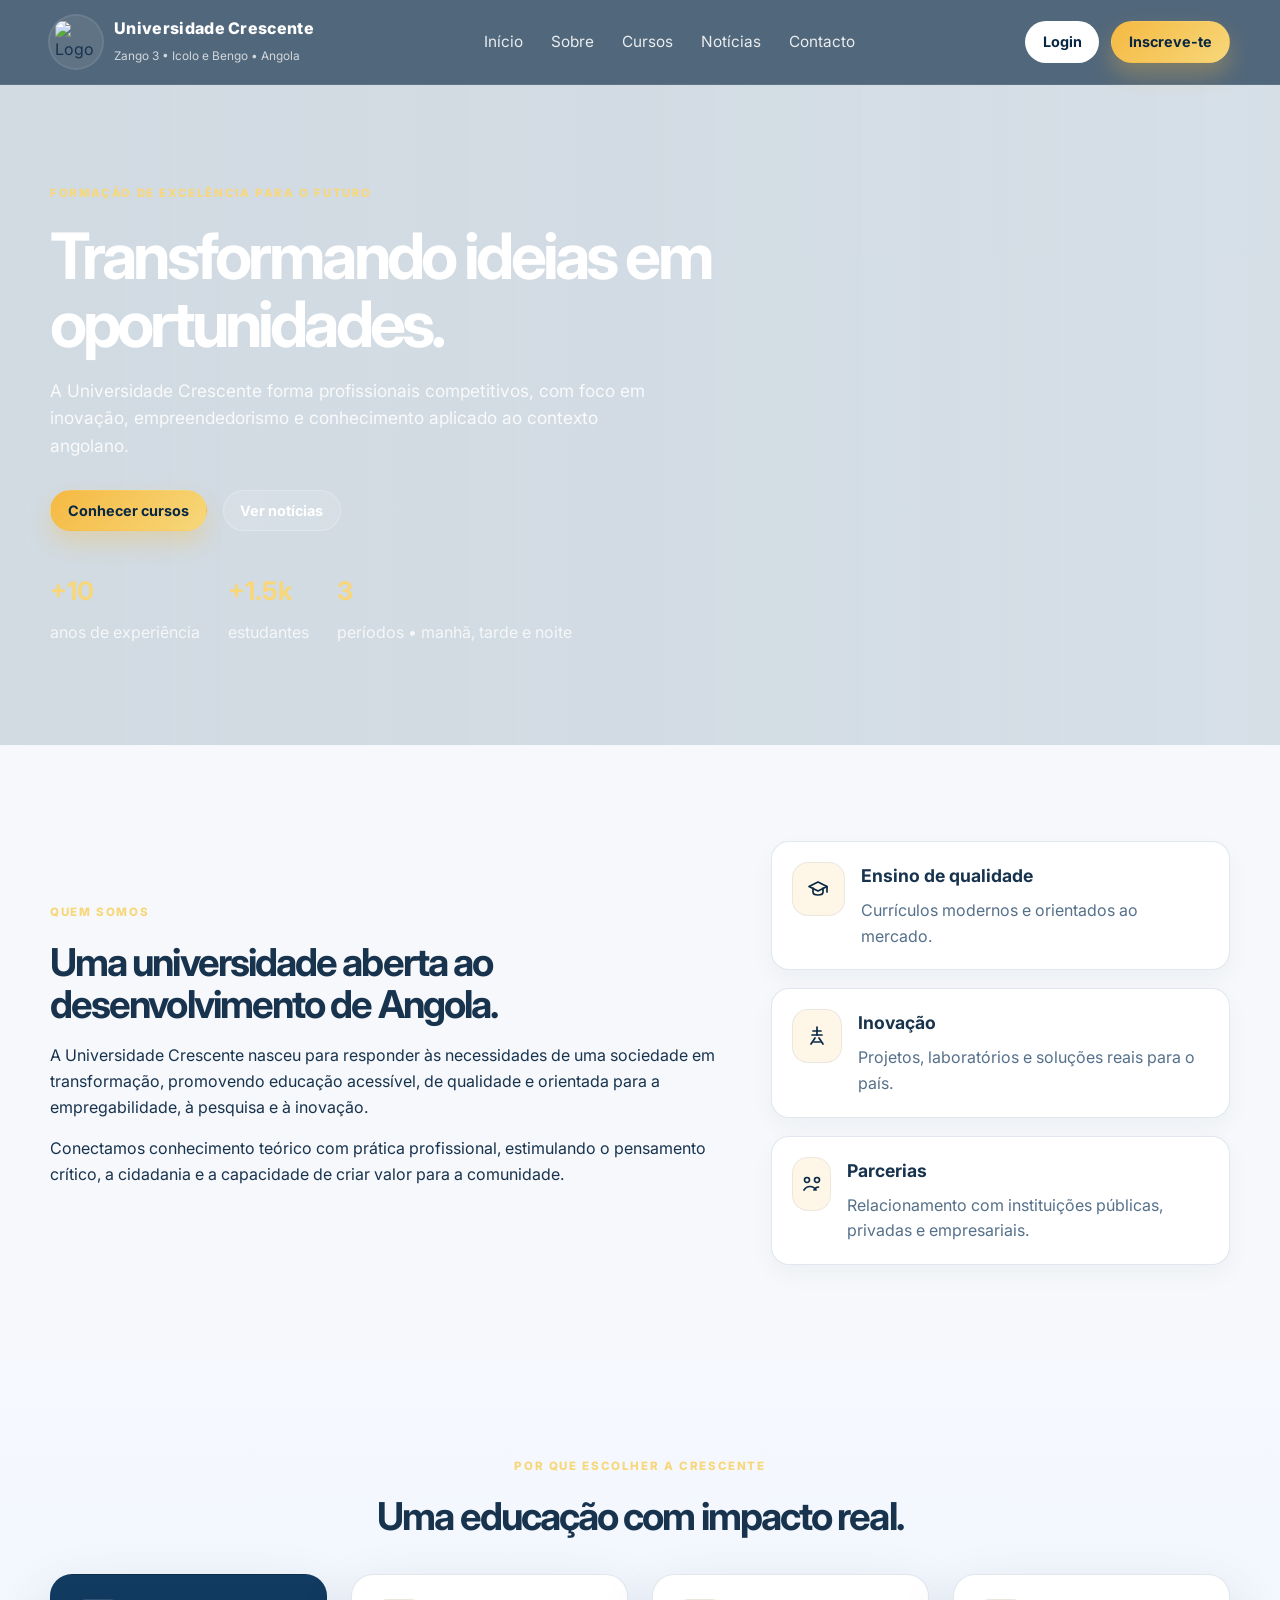
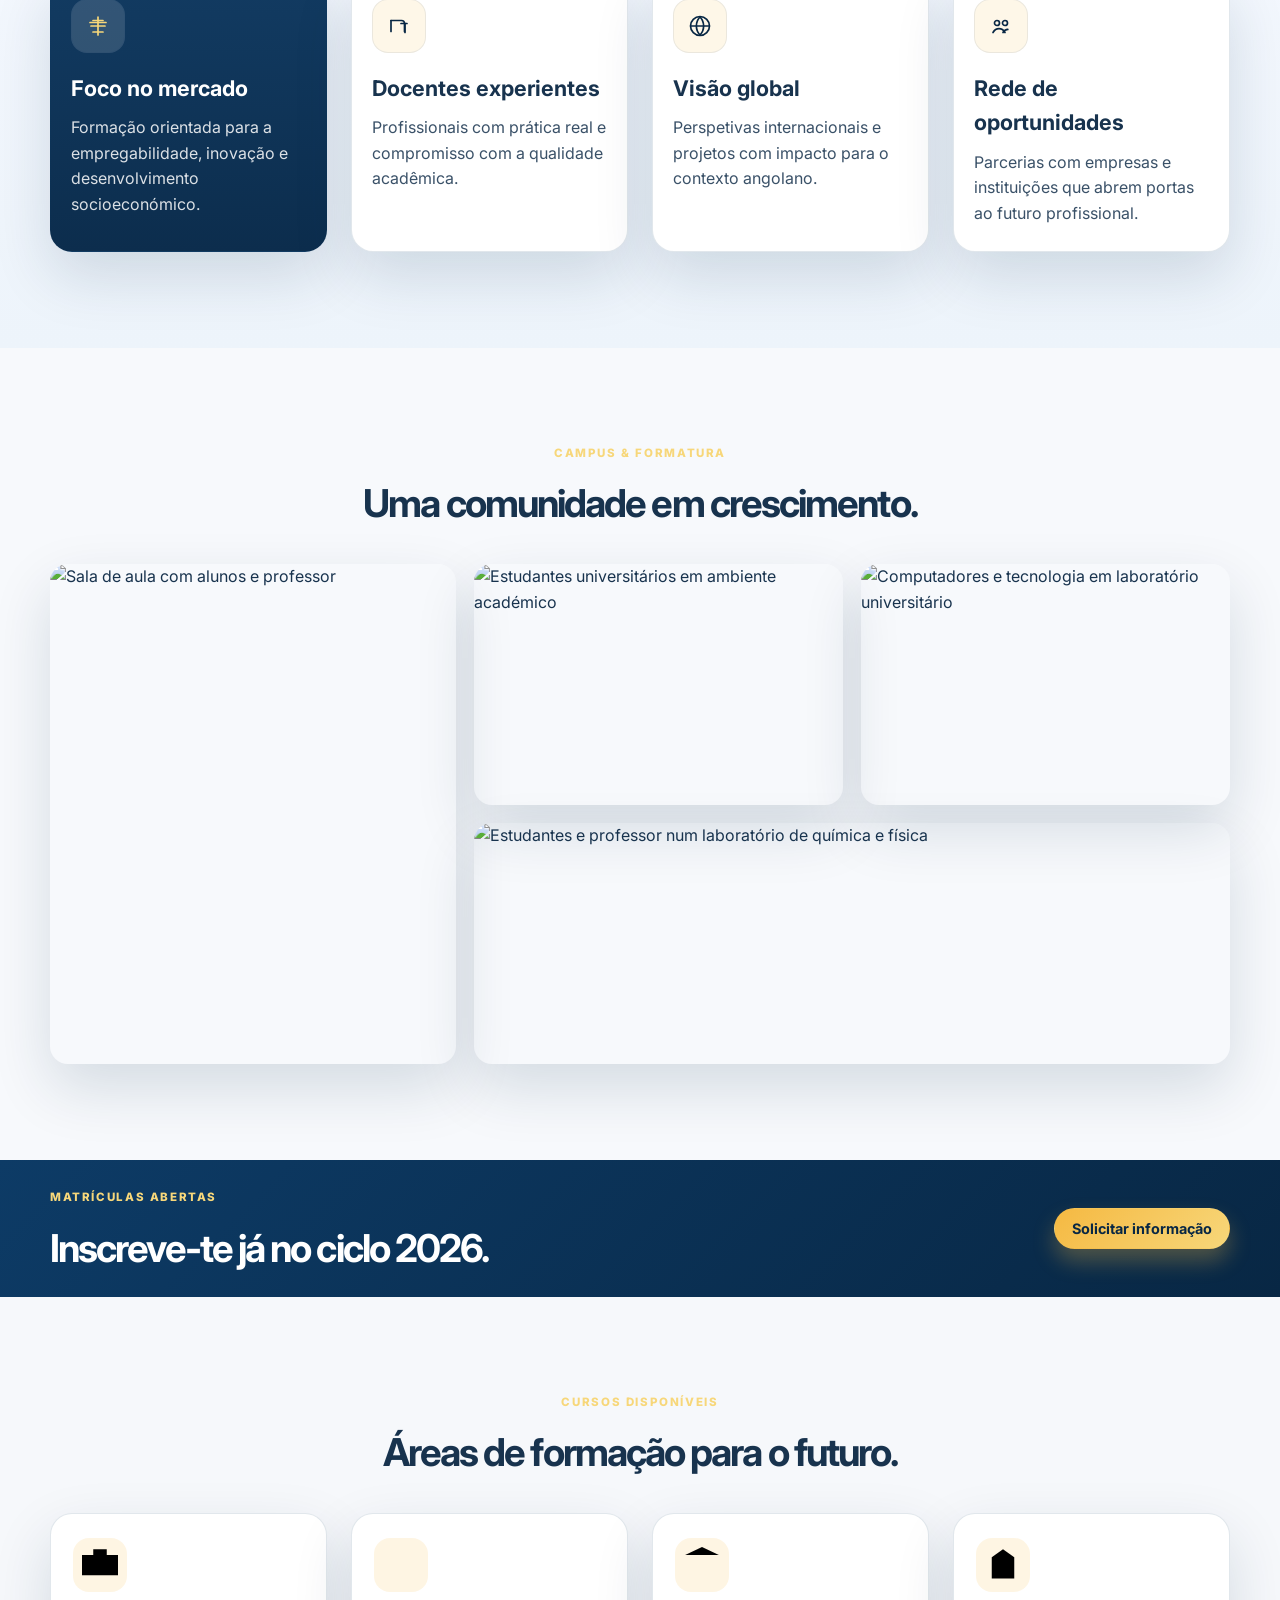
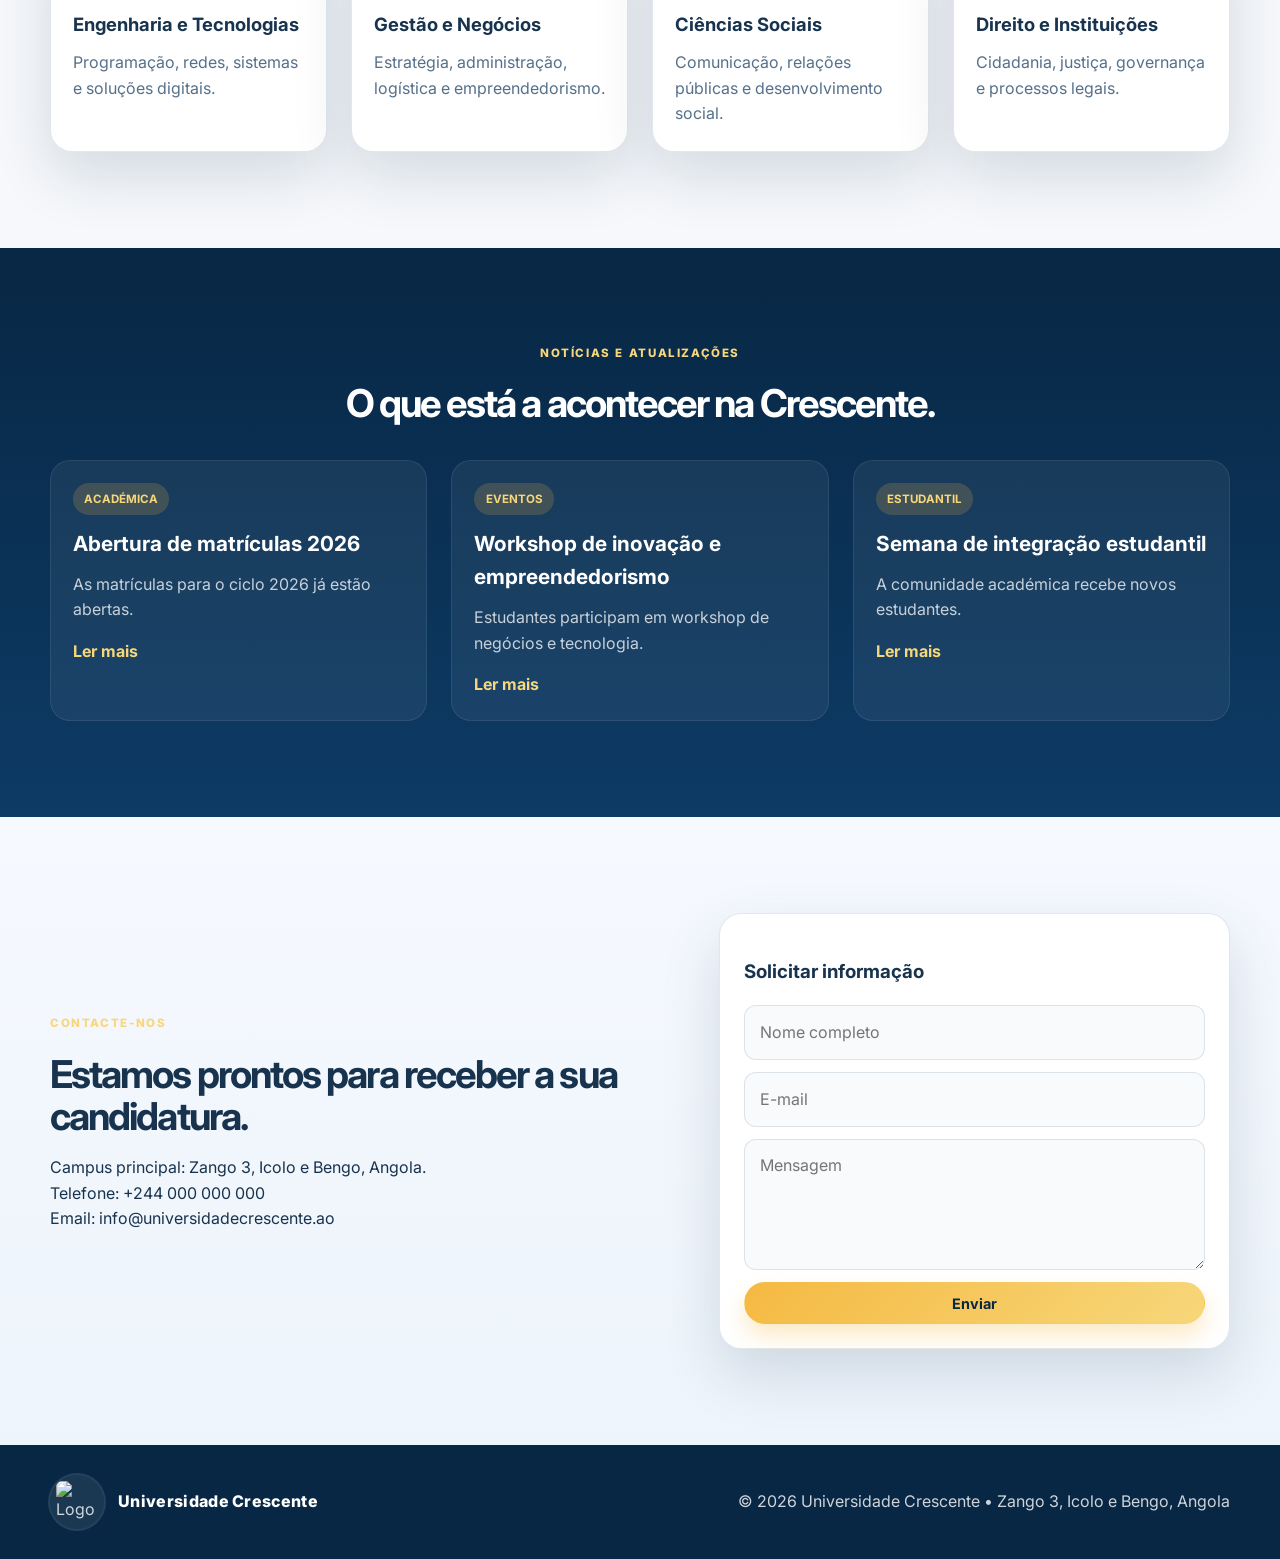
==== commit 931ef6c5: "Fix excessive page zoom" ====
--- a/index.html
+++ b/index.html
@@ -2,7 +2,7 @@
 <html lang="pt-PT">
   <head>
     <meta charset="UTF-8" />
-    <meta name="viewport" content="width=device-width, initial-scale=1.0" />
+    <meta name="viewport" content="width=device-width, initial-scale=1.0, maximum-scale=1.0, user-scalable=no" />
     <title>Universidade Crescente | Zango 3, Icolo e Bengo</title>
     <meta
       name="description"
--- a/assets/css/styles.css
+++ b/assets/css/styles.css
@@ -16,6 +16,8 @@
 
 html {
   scroll-behavior: smooth;
+  -webkit-text-size-adjust: 100%;
+  text-size-adjust: 100%;
 }
 
 body {
@@ -24,6 +26,7 @@
   background: var(--white);
   color: var(--text);
   line-height: 1.6;
+  overflow-x: hidden;
 }
 
 img {
@@ -155,28 +158,32 @@
   display: flex;
   align-items: center;
   overflow: hidden;
+  background: rgba(219, 229, 238, 0.85);
 }
 
 .hero::before {
   content: "";
   position: absolute;
   inset: 0;
-  background: url('../image/imagcres.webp') center/cover no-repeat;
-  opacity: 1;
-  filter: saturate(1.2) contrast(1.1) brightness(1.12);
+  background:
+    linear-gradient(90deg, rgba(9, 34, 58, 0.18), rgba(9, 34, 58, 0.08)),
+    url('../image/imagcres.webp') center/cover no-repeat;
+  opacity: 0.7;
+  filter: saturate(1.08) contrast(1.04) brightness(1.12);
 }
 
 .hero::after {
   content: "";
   position: absolute;
   inset: 0;
-  background: linear-gradient(90deg, rgba(8, 39, 68, 0.20), rgba(8, 39, 68, 0.10));
+  background: linear-gradient(90deg, rgba(255, 255, 255, 0.16), rgba(255, 255, 255, 0.02));
+  opacity: 0.9;
 }
 
 .hero-overlay {
   position: absolute;
   inset: 0;
-  background: linear-gradient(90deg, rgba(8, 39, 68, 0.06), rgba(8, 39, 68, 0.02));
+  background: linear-gradient(90deg, rgba(255, 255, 255, 0.10), rgba(255, 255, 255, 0.02));
   pointer-events: none;
   z-index: 1;
 }
